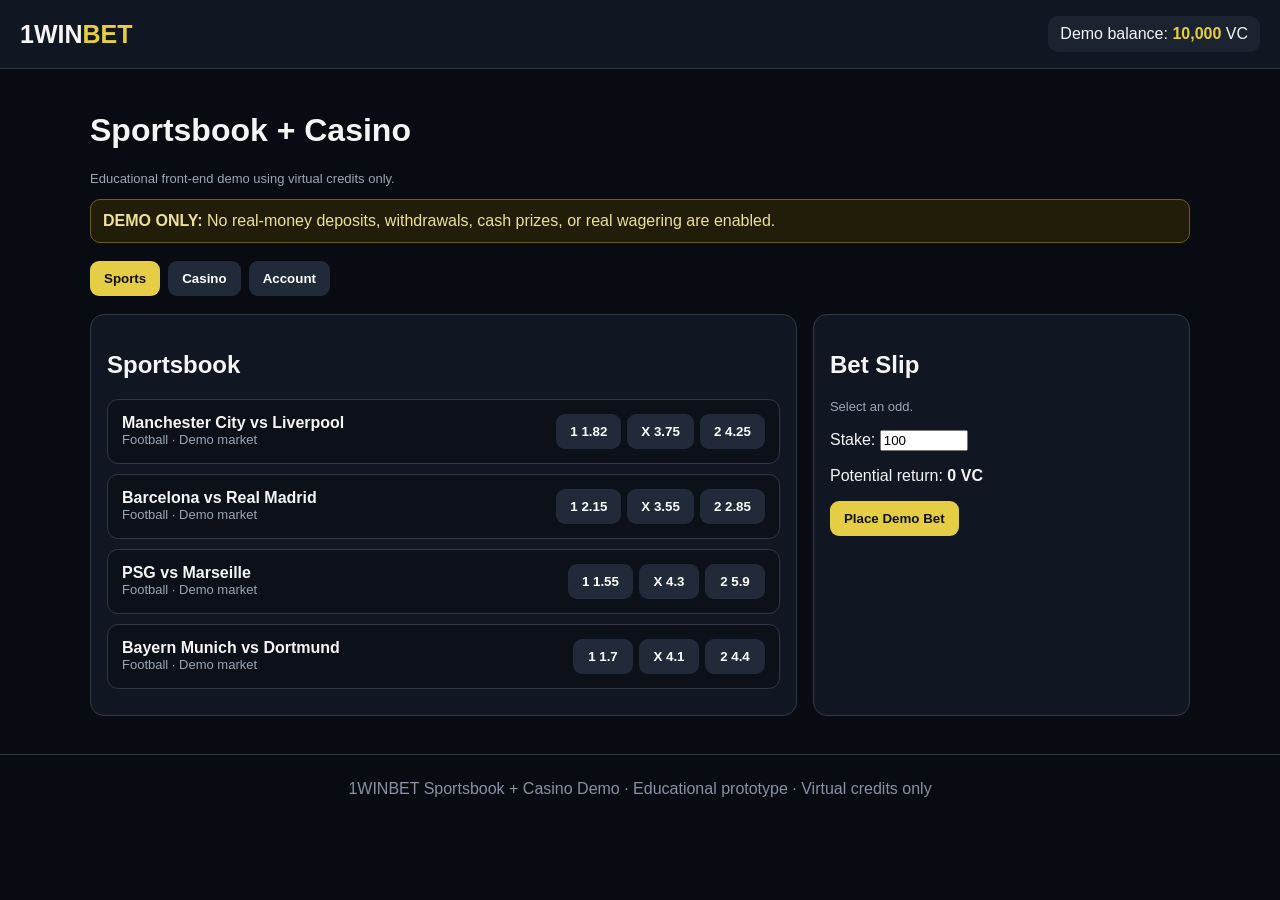
==== index.html @ 40bd6b9a "Add files via upload" ====
<!doctype html>
<html><head><meta charset="utf-8"><meta name="viewport" content="width=device-width,initial-scale=1">
<title>1WINBET — Sportsbook + Casino Demo</title>
<style>
body{margin:0;background:#080b12;color:#f5f5f5;font-family:Arial,sans-serif}header{padding:16px 20px;background:#111722;border-bottom:1px solid #303847;display:flex;justify-content:space-between;align-items:center;gap:12px;position:sticky;top:0}.logo{font-size:25px;font-weight:900}.logo b{color:#e5ce45}.bal{padding:9px 12px;background:#1b2330;border-radius:10px}.bal b{color:#e5ce45}main{max-width:1100px;margin:auto;padding:22px 16px}.notice{background:#211d09;border:1px solid #6c5d1f;padding:12px;border-radius:10px;color:#eee09b}nav{display:flex;gap:8px;margin:18px 0;flex-wrap:wrap}button{border:0;border-radius:9px;padding:10px 14px;background:#202a39;color:#fff;font-weight:bold;cursor:pointer}button.active,button.primary{background:#e5ce45;color:#111}.grid{display:grid;grid-template-columns:1.5fr .8fr;gap:16px}.card{background:#111722;border:1px solid #303847;border-radius:14px;padding:16px;margin-bottom:16px}.event{padding:14px;border:1px solid #303847;border-radius:11px;margin:10px 0;background:#0c1119;display:flex;justify-content:space-between;gap:12px}.muted{color:#9aa5b6;font-size:13px}.odds{display:flex;gap:6px;align-items:center;flex-wrap:wrap}.odd{background:#202a39;min-width:60px}.slip{border-bottom:1px solid #303847;padding:10px 0}.hidden{display:none}.games{display:grid;grid-template-columns:repeat(3,1fr);gap:12px}.game{text-align:center;border:1px solid #303847;border-radius:12px;padding:18px;background:#0c1119}.icon{font-size:42px}.reels{display:flex;justify-content:center;gap:8px;margin:20px}.reel{font-size:48px;background:#070a0f;border:1px solid #303847;border-radius:10px;width:75px;height:75px;display:grid;place-items:center}footer{text-align:center;color:#8792a4;padding:25px;border-top:1px solid #303847}@media(max-width:750px){.grid{grid-template-columns:1fr}.games{grid-template-columns:1fr 1fr}.event{display:block}.odds{margin-top:10px}}@media(max-width:450px){.games{grid-template-columns:1fr}header{flex-wrap:wrap}}
</style></head>
<body>
<header><div class="logo">1WIN<b>BET</b></div><div class="bal">Demo balance: <b id="balance">10,000</b> VC</div></header>
<main>
<h1>Sportsbook + Casino</h1><p class="muted">Educational front-end demo using virtual credits only.</p>
<div class="notice"><b>DEMO ONLY:</b> No real-money deposits, withdrawals, cash prizes, or real wagering are enabled.</div>
<nav><button class="active" onclick="page('sports',this)">Sports</button><button onclick="page('casino',this)">Casino</button><button onclick="page('account',this)">Account</button></nav>

<section id="sports"><div class="grid"><div class="card"><h2>Sportsbook</h2><div id="events"></div></div><div class="card"><h2>Bet Slip</h2><div id="slip" class="muted">Select an odd.</div><p>Stake: <input id="stake" type="number" min="1" value="100" style="width:80px"></p><p>Potential return: <b id="ret">0 VC</b></p><button class="primary" onclick="bet()">Place Demo Bet</button></div></div></section>

<section id="casino" class="hidden"><div class="card"><h2>Casino Lobby</h2><div class="games"><div class="game"><div class="icon">🎰</div><h3>Lucky Reels</h3><button onclick="document.getElementById('slots').classList.remove('hidden')">Play</button></div><div class="game"><div class="icon">🃏</div><h3>Card Room</h3><p class="muted">Interface placeholder</p></div><div class="game"><div class="icon">🎲</div><h3>Dice</h3><p class="muted">Interface placeholder</p></div></div></div>
<div id="slots" class="card hidden"><h2>🎰 Lucky Reels</h2><p class="muted">50 virtual credits per spin.</p><div class="reels"><div class="reel" id="r1">🍒</div><div class="reel" id="r2">🍋</div><div class="reel" id="r3">🔔</div></div><button class="primary" onclick="spin()">Spin — 50 VC</button><p id="result"></p></div></section>

<section id="account" class="hidden"><div class="card"><h2>Demo Account</h2><p>Username: <b>demo_player</b></p><p>Virtual balance: <b id="balance2">10,000 VC</b></p><p class="muted">Local browser demo. Refreshing resets the balance.</p></div></section>
</main><footer>1WINBET Sportsbook + Casino Demo · Educational prototype · Virtual credits only</footer>
<script>
const data=[["Manchester City","Liverpool",1.82,3.75,4.25],["Barcelona","Real Madrid",2.15,3.55,2.85],["PSG","Marseille",1.55,4.30,5.90],["Bayern Munich","Dortmund",1.70,4.10,4.40]];
let balance=10000,selected=null;
function render(){events.innerHTML=data.map((x,i)=>`<div class="event"><div><b>${x[0]} vs ${x[1]}</b><div class="muted">Football · Demo market</div></div><div class="odds"><button class="odd" onclick="pick('${x[0]} vs ${x[1]}','1',${x[2]})">1 ${x[2]}</button><button class="odd" onclick="pick('${x[0]} vs ${x[1]}','X',${x[3]})">X ${x[3]}</button><button class="odd" onclick="pick('${x[0]} vs ${x[1]}','2',${x[4]})">2 ${x[4]}</button></div></div>`).join("")}
function pick(m,p,o){selected={m,p,o};slip.innerHTML=`<b>${m}</b><br><span class="muted">Pick ${p} · Odds ${o}</span>`;calc()}
function calc(){ret.textContent=selected?Math.round((+stake.value||0)*selected.o).toLocaleString()+" VC":"0 VC"}
stake.oninput=calc;
function bet(){if(!selected)return alert("Choose an odd first.");let s=+stake.value;if(s<=0||s>balance)return alert("Invalid stake or insufficient virtual balance.");balance-=s;let win=Math.random()<.5;let payout=win?Math.round(s*selected.o):0;if(win)balance+=payout;update();alert(win?"Demo bet won! Return: "+payout+" VC":"Demo bet lost.");selected=null;slip.textContent="Select an odd.";ret.textContent="0 VC"}
function update(){balanceEl.textContent=balance.toLocaleString();balance2.textContent=balance.toLocaleString()+" VC"}let balanceEl=document.getElementById("balance");
function page(id,b){["sports","casino","account"].forEach(x=>document.getElementById(x).classList.toggle("hidden",x!==id));document.querySelectorAll("nav button").forEach(x=>x.classList.remove("active"));b.classList.add("active")}
const sy=["🍒","🍋","🔔","⭐","7️⃣","💎"];
function spin(){if(balance<50)return alert("Not enough virtual credits.");balance-=50;let a=[0,0,0].map(()=>sy[Math.floor(Math.random()*sy.length)]);r1.textContent=a[0];r2.textContent=a[1];r3.textContent=a[2];let win=a[0]===a[1]&&a[1]===a[2]?500:(a[0]===a[1]||a[1]===a[2]||a[0]===a[2]?100:0);balance+=win;update();result.textContent=win?"You won "+win+" VC!":"No win — try again."}
render();update();
</script></body></html>
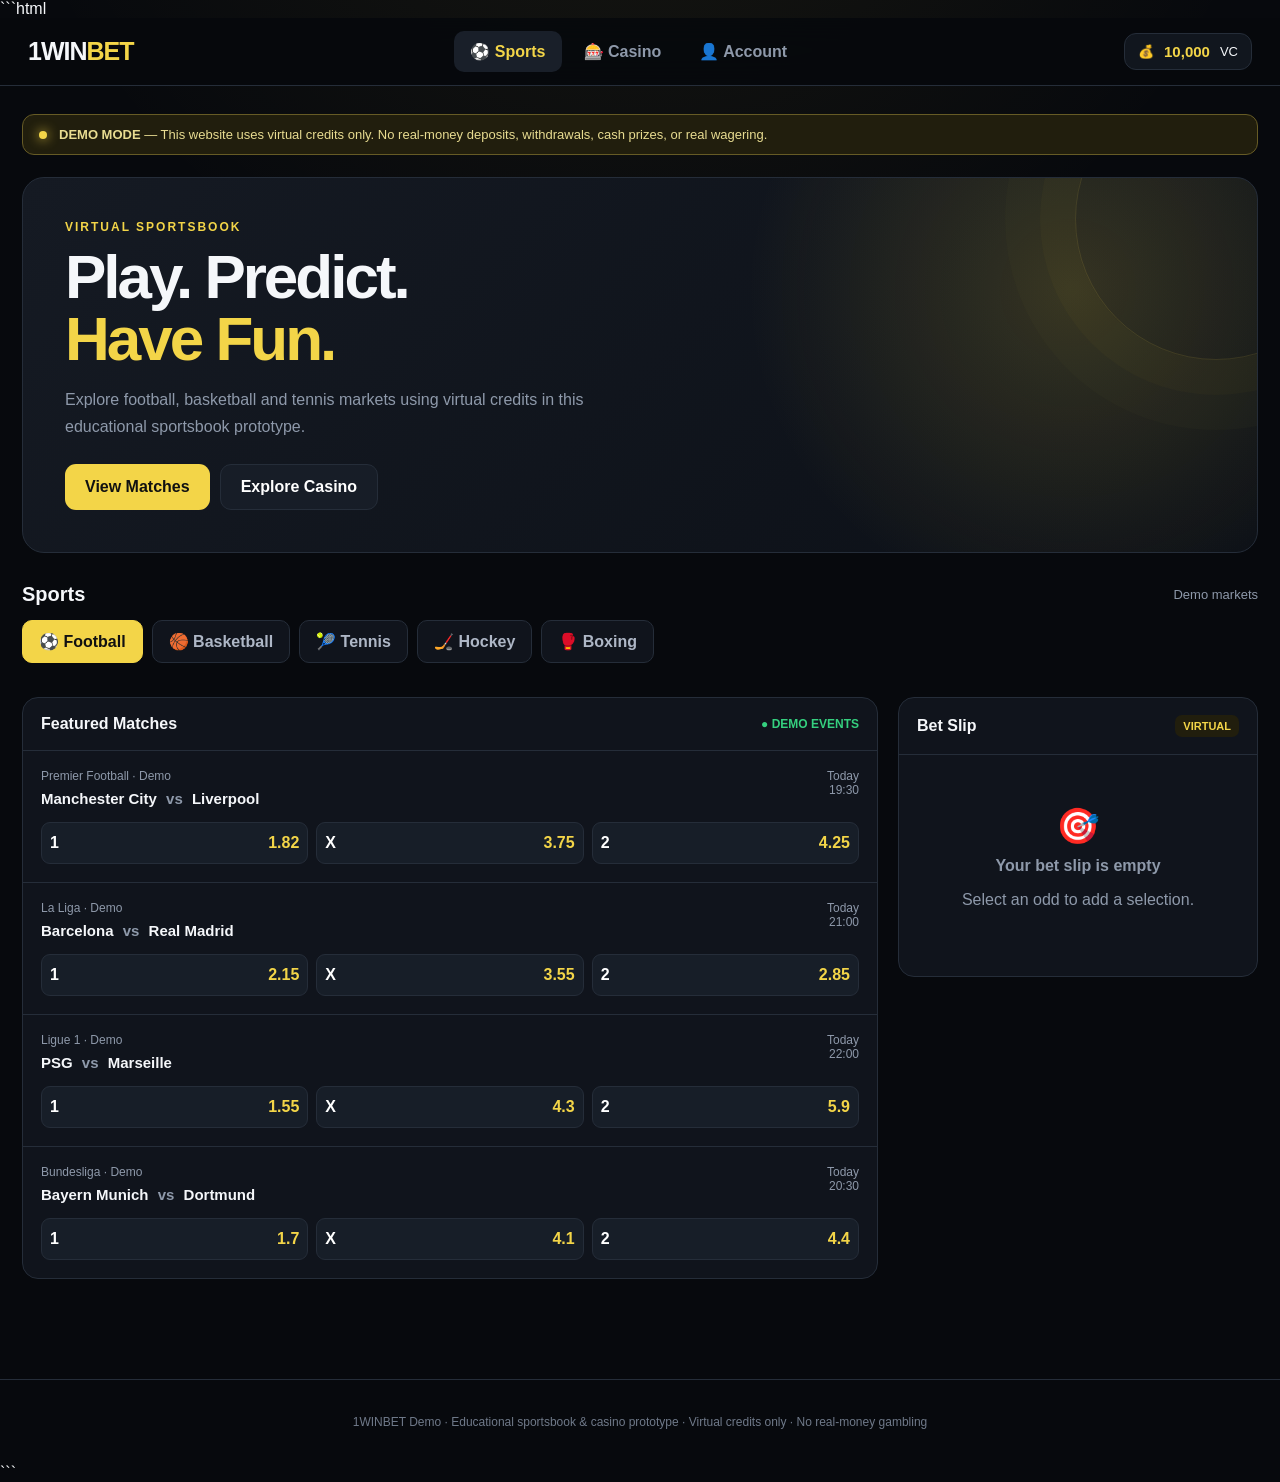
==== commit b14fb6f3: "Update index.html" ====
--- a/index.html
+++ b/index.html
@@ -1,34 +1,1395 @@
-<!doctype html>
-<html><head><meta charset="utf-8"><meta name="viewport" content="width=device-width,initial-scale=1">
-<title>1WINBET — Sportsbook + Casino Demo</title>
+```html
+<!DOCTYPE html>
+<html lang="en">
+<head>
+<meta charset="UTF-8">
+<meta name="viewport" content="width=device-width, initial-scale=1.0">
+
+<title>1WINBET — Sportsbook & Casino Demo</title>
+
 <style>
-body{margin:0;background:#080b12;color:#f5f5f5;font-family:Arial,sans-serif}header{padding:16px 20px;background:#111722;border-bottom:1px solid #303847;display:flex;justify-content:space-between;align-items:center;gap:12px;position:sticky;top:0}.logo{font-size:25px;font-weight:900}.logo b{color:#e5ce45}.bal{padding:9px 12px;background:#1b2330;border-radius:10px}.bal b{color:#e5ce45}main{max-width:1100px;margin:auto;padding:22px 16px}.notice{background:#211d09;border:1px solid #6c5d1f;padding:12px;border-radius:10px;color:#eee09b}nav{display:flex;gap:8px;margin:18px 0;flex-wrap:wrap}button{border:0;border-radius:9px;padding:10px 14px;background:#202a39;color:#fff;font-weight:bold;cursor:pointer}button.active,button.primary{background:#e5ce45;color:#111}.grid{display:grid;grid-template-columns:1.5fr .8fr;gap:16px}.card{background:#111722;border:1px solid #303847;border-radius:14px;padding:16px;margin-bottom:16px}.event{padding:14px;border:1px solid #303847;border-radius:11px;margin:10px 0;background:#0c1119;display:flex;justify-content:space-between;gap:12px}.muted{color:#9aa5b6;font-size:13px}.odds{display:flex;gap:6px;align-items:center;flex-wrap:wrap}.odd{background:#202a39;min-width:60px}.slip{border-bottom:1px solid #303847;padding:10px 0}.hidden{display:none}.games{display:grid;grid-template-columns:repeat(3,1fr);gap:12px}.game{text-align:center;border:1px solid #303847;border-radius:12px;padding:18px;background:#0c1119}.icon{font-size:42px}.reels{display:flex;justify-content:center;gap:8px;margin:20px}.reel{font-size:48px;background:#070a0f;border:1px solid #303847;border-radius:10px;width:75px;height:75px;display:grid;place-items:center}footer{text-align:center;color:#8792a4;padding:25px;border-top:1px solid #303847}@media(max-width:750px){.grid{grid-template-columns:1fr}.games{grid-template-columns:1fr 1fr}.event{display:block}.odds{margin-top:10px}}@media(max-width:450px){.games{grid-template-columns:1fr}header{flex-wrap:wrap}}
-</style></head>
+:root{
+  --bg:#07090d;
+  --panel:#10141c;
+  --panel2:#151b25;
+  --border:#252d39;
+  --text:#f5f7fa;
+  --muted:#8e99aa;
+  --gold:#f3d548;
+  --gold2:#d9b92e;
+  --green:#35d07f;
+  --red:#ff5c65;
+  --blue:#4da3ff;
+}
+
+*{
+  box-sizing:border-box;
+}
+
+html{
+  scroll-behavior:smooth;
+}
+
+body{
+  margin:0;
+  background:
+    radial-gradient(circle at 50% -20%,rgba(243,213,72,.08),transparent 35%),
+    var(--bg);
+  color:var(--text);
+  font-family:Inter,Arial,Helvetica,sans-serif;
+}
+
+button,
+input{
+  font:inherit;
+}
+
+button{
+  cursor:pointer;
+}
+
+.topbar{
+  height:68px;
+  position:sticky;
+  top:0;
+  z-index:100;
+  display:flex;
+  align-items:center;
+  justify-content:space-between;
+  gap:20px;
+  padding:0 28px;
+  background:rgba(7,9,13,.94);
+  backdrop-filter:blur(15px);
+  border-bottom:1px solid var(--border);
+}
+
+.logo{
+  font-size:25px;
+  font-weight:900;
+  letter-spacing:-1px;
+}
+
+.logo span{
+  color:var(--gold);
+}
+
+.desktop-nav{
+  display:flex;
+  align-items:center;
+  gap:6px;
+}
+
+.nav-btn{
+  background:transparent;
+  color:var(--muted);
+  border:0;
+  padding:11px 16px;
+  border-radius:10px;
+  font-weight:700;
+}
+
+.nav-btn:hover,
+.nav-btn.active{
+  background:#191f29;
+  color:var(--gold);
+}
+
+.balance{
+  display:flex;
+  align-items:center;
+  gap:10px;
+  padding:9px 13px;
+  border:1px solid var(--border);
+  border-radius:12px;
+  background:#11161e;
+  font-size:13px;
+}
+
+.balance strong{
+  color:var(--gold);
+  font-size:15px;
+}
+
+main{
+  max-width:1400px;
+  margin:auto;
+  padding:28px 22px 100px;
+}
+
+.demo-banner{
+  display:flex;
+  align-items:center;
+  gap:12px;
+  padding:12px 16px;
+  margin-bottom:22px;
+  border:1px solid #665b25;
+  border-radius:12px;
+  background:#211e0d;
+  color:#e8dc91;
+  font-size:13px;
+}
+
+.demo-dot{
+  width:8px;
+  height:8px;
+  border-radius:50%;
+  background:var(--gold);
+  box-shadow:0 0 12px var(--gold);
+}
+
+.hero{
+  min-height:270px;
+  display:flex;
+  align-items:center;
+  justify-content:space-between;
+  gap:30px;
+  padding:42px;
+  overflow:hidden;
+  position:relative;
+  border:1px solid var(--border);
+  border-radius:22px;
+  background:
+    radial-gradient(circle at 85% 30%,rgba(243,213,72,.17),transparent 30%),
+    linear-gradient(135deg,#151a23,#0c1017);
+}
+
+.hero:after{
+  content:"";
+  position:absolute;
+  width:280px;
+  height:280px;
+  right:-100px;
+  top:-100px;
+  border-radius:50%;
+  border:1px solid rgba(243,213,72,.12);
+  box-shadow:
+    0 0 0 35px rgba(243,213,72,.025),
+    0 0 0 70px rgba(243,213,72,.015);
+}
+
+.hero-content{
+  position:relative;
+  z-index:2;
+  max-width:700px;
+}
+
+.hero-label{
+  color:var(--gold);
+  text-transform:uppercase;
+  font-size:12px;
+  font-weight:800;
+  letter-spacing:2px;
+}
+
+.hero h1{
+  font-size:clamp(34px,5vw,62px);
+  line-height:1;
+  margin:12px 0;
+  letter-spacing:-3px;
+}
+
+.hero p{
+  color:var(--muted);
+  max-width:570px;
+  line-height:1.7;
+}
+
+.hero-actions{
+  display:flex;
+  gap:10px;
+  margin-top:24px;
+}
+
+.primary{
+  border:0;
+  background:var(--gold);
+  color:#111;
+  font-weight:900;
+  padding:13px 20px;
+  border-radius:11px;
+}
+
+.primary:hover{
+  background:#ffe66a;
+}
+
+.secondary{
+  border:1px solid var(--border);
+  background:#171d27;
+  color:white;
+  padding:13px 20px;
+  border-radius:11px;
+  font-weight:800;
+}
+
+.section{
+  margin-top:30px;
+}
+
+.section-header{
+  display:flex;
+  align-items:center;
+  justify-content:space-between;
+  margin-bottom:14px;
+}
+
+.section-header h2{
+  margin:0;
+  font-size:20px;
+}
+
+.section-header span{
+  color:var(--muted);
+  font-size:13px;
+}
+
+.sports-tabs{
+  display:flex;
+  gap:9px;
+  overflow:auto;
+  padding-bottom:4px;
+}
+
+.sport-tab{
+  white-space:nowrap;
+  border:1px solid var(--border);
+  background:var(--panel);
+  color:#aeb7c6;
+  padding:11px 16px;
+  border-radius:10px;
+  font-weight:700;
+}
+
+.sport-tab.active,
+.sport-tab:hover{
+  color:#111;
+  background:var(--gold);
+  border-color:var(--gold);
+}
+
+.layout{
+  display:grid;
+  grid-template-columns:minmax(0,1fr) 360px;
+  gap:20px;
+  align-items:start;
+}
+
+.panel{
+  background:var(--panel);
+  border:1px solid var(--border);
+  border-radius:16px;
+  overflow:hidden;
+}
+
+.panel-title{
+  padding:17px 18px;
+  border-bottom:1px solid var(--border);
+  display:flex;
+  justify-content:space-between;
+  align-items:center;
+}
+
+.panel-title h3{
+  margin:0;
+  font-size:16px;
+}
+
+.live{
+  color:var(--green);
+  font-size:12px;
+  font-weight:800;
+}
+
+.event{
+  padding:18px;
+  border-bottom:1px solid var(--border);
+}
+
+.event:last-child{
+  border-bottom:0;
+}
+
+.event-top{
+  display:flex;
+  justify-content:space-between;
+  gap:15px;
+  margin-bottom:15px;
+}
+
+.league{
+  color:var(--muted);
+  font-size:12px;
+  margin-bottom:7px;
+}
+
+.teams{
+  font-size:15px;
+  font-weight:800;
+}
+
+.match-time{
+  text-align:right;
+  color:var(--muted);
+  font-size:12px;
+}
+
+.odds-grid{
+  display:grid;
+  grid-template-columns:repeat(3,1fr);
+  gap:8px;
+}
+
+.odd{
+  border:1px solid var(--border);
+  background:#171e28;
+  color:white;
+  border-radius:9px;
+  padding:11px 8px;
+  display:flex;
+  justify-content:space-between;
+  gap:6px;
+  font-weight:700;
+}
+
+.odd:hover{
+  border-color:var(--gold);
+  background:#202733;
+}
+
+.odd span:last-child{
+  color:var(--gold);
+}
+
+.bet-slip{
+  position:sticky;
+  top:88px;
+}
+
+.slip-header{
+  display:flex;
+  align-items:center;
+  justify-content:space-between;
+}
+
+.slip-badge{
+  padding:5px 8px;
+  background:#211e0d;
+  color:var(--gold);
+  border-radius:7px;
+  font-size:11px;
+  font-weight:800;
+}
+
+.slip-body{
+  padding:16px;
+}
+
+.selection{
+  background:#0c1016;
+  border:1px solid var(--border);
+  border-radius:11px;
+  padding:13px;
+}
+
+.selection-title{
+  font-weight:800;
+  font-size:14px;
+}
+
+.selection-meta{
+  margin-top:6px;
+  color:var(--muted);
+  font-size:12px;
+}
+
+.empty-slip{
+  padding:35px 10px;
+  text-align:center;
+  color:var(--muted);
+}
+
+.empty-icon{
+  font-size:35px;
+  margin-bottom:10px;
+}
+
+.stake-label{
+  margin-top:18px;
+  display:block;
+  color:var(--muted);
+  font-size:12px;
+}
+
+.stake-input{
+  width:100%;
+  margin-top:7px;
+  padding:12px;
+  background:#0b0f15;
+  color:white;
+  border:1px solid var(--border);
+  border-radius:9px;
+  outline:none;
+}
+
+.stake-input:focus{
+  border-color:var(--gold);
+}
+
+.quick-stakes{
+  display:grid;
+  grid-template-columns:repeat(4,1fr);
+  gap:6px;
+  margin-top:8px;
+}
+
+.quick-stakes button{
+  padding:7px 3px;
+  border:1px solid var(--border);
+  background:#171e28;
+  color:#aeb7c6;
+  border-radius:7px;
+  font-size:11px;
+}
+
+.return-box{
+  margin-top:15px;
+  padding:13px;
+  background:#171e28;
+  border-radius:10px;
+  display:flex;
+  justify-content:space-between;
+}
+
+.return-box strong{
+  color:var(--green);
+}
+
+.place{
+  width:100%;
+  margin-top:12px;
+}
+
+.clear{
+  width:100%;
+  margin-top:7px;
+  border:0;
+  background:transparent;
+  color:var(--muted);
+  padding:8px;
+  font-size:12px;
+}
+
+.hidden{
+  display:none!important;
+}
+
+.casino-grid{
+  display:grid;
+  grid-template-columns:repeat(4,1fr);
+  gap:14px;
+}
+
+.game{
+  border:1px solid var(--border);
+  background:linear-gradient(145deg,#151b24,#0d1118);
+  border-radius:15px;
+  padding:18px;
+  min-height:190px;
+  position:relative;
+  overflow:hidden;
+}
+
+.game:hover{
+  border-color:#4a5260;
+  transform:translateY(-2px);
+}
+
+.game-icon{
+  width:62px;
+  height:62px;
+  display:grid;
+  place-items:center;
+  border-radius:16px;
+  font-size:34px;
+  background:#080b10;
+  border:1px solid var(--border);
+}
+
+.game h3{
+  margin:15px 0 5px;
+}
+
+.game p{
+  margin:0 0 14px;
+  color:var(--muted);
+  font-size:12px;
+}
+
+.game button{
+  border:1px solid var(--border);
+  background:#1b222d;
+  color:white;
+  padding:9px 13px;
+  border-radius:8px;
+  font-weight:800;
+}
+
+.game button:hover{
+  background:var(--gold);
+  color:#111;
+}
+
+.slot-panel{
+  margin-top:18px;
+  padding:22px;
+  border:1px solid var(--border);
+  border-radius:15px;
+  background:#0d1117;
+  text-align:center;
+}
+
+.reels{
+  display:flex;
+  justify-content:center;
+  gap:10px;
+  margin:20px 0;
+}
+
+.reel{
+  width:85px;
+  height:85px;
+  display:grid;
+  place-items:center;
+  font-size:45px;
+  background:#070a0f;
+  border:1px solid var(--border);
+  border-radius:13px;
+}
+
+.account-grid{
+  display:grid;
+  grid-template-columns:1fr 1fr 1fr;
+  gap:14px;
+}
+
+.stat{
+  padding:20px;
+  border:1px solid var(--border);
+  background:var(--panel);
+  border-radius:15px;
+}
+
+.stat-label{
+  color:var(--muted);
+  font-size:12px;
+}
+
+.stat-value{
+  margin-top:9px;
+  font-size:24px;
+  font-weight:900;
+}
+
+.stat-value.gold{
+  color:var(--gold);
+}
+
+.activity{
+  margin-top:18px;
+}
+
+.activity-row{
+  padding:14px 0;
+  border-bottom:1px solid var(--border);
+  display:flex;
+  justify-content:space-between;
+}
+
+.activity-row:last-child{
+  border-bottom:0;
+}
+
+.green{
+  color:var(--green);
+}
+
+.red{
+  color:var(--red);
+}
+
+.mobile-nav{
+  display:none;
+}
+
+footer{
+  padding:35px 20px;
+  border-top:1px solid var(--border);
+  text-align:center;
+  color:#6f7989;
+  font-size:12px;
+}
+
+@media(max-width:1000px){
+  .layout{
+    grid-template-columns:1fr;
+  }
+
+  .bet-slip{
+    position:static;
+  }
+
+  .casino-grid{
+    grid-template-columns:repeat(2,1fr);
+  }
+
+  .account-grid{
+    grid-template-columns:1fr;
+  }
+}
+
+@media(max-width:700px){
+  .topbar{
+    padding:0 15px;
+  }
+
+  .desktop-nav{
+    display:none;
+  }
+
+  main{
+    padding:16px 12px 90px;
+  }
+
+  .hero{
+    padding:27px 22px;
+    min-height:auto;
+  }
+
+  .hero h1{
+    font-size:39px;
+  }
+
+  .hero-actions{
+    flex-direction:column;
+  }
+
+  .primary,
+  .secondary{
+    width:100%;
+  }
+
+  .casino-grid{
+    grid-template-columns:1fr 1fr;
+  }
+
+  .odds-grid{
+    grid-template-columns:1fr;
+  }
+
+  .mobile-nav{
+    position:fixed;
+    z-index:200;
+    display:grid;
+    grid-template-columns:repeat(3,1fr);
+    left:10px;
+    right:10px;
+    bottom:10px;
+    padding:7px;
+    background:rgba(16,20,28,.96);
+    border:1px solid var(--border);
+    border-radius:15px;
+    backdrop-filter:blur(15px);
+  }
+
+  .mobile-nav button{
+    border:0;
+    background:transparent;
+    color:var(--muted);
+    padding:9px 3px;
+    font-size:11px;
+    font-weight:800;
+  }
+
+  .mobile-nav button.active{
+    color:var(--gold);
+  }
+}
+
+@media(max-width:430px){
+  .casino-grid{
+    grid-template-columns:1fr;
+  }
+
+  .balance{
+    padding:7px 9px;
+  }
+
+  .logo{
+    font-size:21px;
+  }
+
+  .reel{
+    width:70px;
+    height:70px;
+  }
+}
+</style>
+</head>
+
 <body>
-<header><div class="logo">1WIN<b>BET</b></div><div class="bal">Demo balance: <b id="balance">10,000</b> VC</div></header>
+
+<header class="topbar">
+
+  <div class="logo">
+    1WIN<span>BET</span>
+  </div>
+
+  <nav class="desktop-nav">
+    <button class="nav-btn active" onclick="showPage('sports',this)">⚽ Sports</button>
+    <button class="nav-btn" onclick="showPage('casino',this)">🎰 Casino</button>
+    <button class="nav-btn" onclick="showPage('account',this)">👤 Account</button>
+  </nav>
+
+  <div class="balance">
+    <span>💰</span>
+    <strong id="balance">10,000</strong>
+    <span>VC</span>
+  </div>
+
+</header>
+
 <main>
-<h1>Sportsbook + Casino</h1><p class="muted">Educational front-end demo using virtual credits only.</p>
-<div class="notice"><b>DEMO ONLY:</b> No real-money deposits, withdrawals, cash prizes, or real wagering are enabled.</div>
-<nav><button class="active" onclick="page('sports',this)">Sports</button><button onclick="page('casino',this)">Casino</button><button onclick="page('account',this)">Account</button></nav>
-
-<section id="sports"><div class="grid"><div class="card"><h2>Sportsbook</h2><div id="events"></div></div><div class="card"><h2>Bet Slip</h2><div id="slip" class="muted">Select an odd.</div><p>Stake: <input id="stake" type="number" min="1" value="100" style="width:80px"></p><p>Potential return: <b id="ret">0 VC</b></p><button class="primary" onclick="bet()">Place Demo Bet</button></div></div></section>
-
-<section id="casino" class="hidden"><div class="card"><h2>Casino Lobby</h2><div class="games"><div class="game"><div class="icon">🎰</div><h3>Lucky Reels</h3><button onclick="document.getElementById('slots').classList.remove('hidden')">Play</button></div><div class="game"><div class="icon">🃏</div><h3>Card Room</h3><p class="muted">Interface placeholder</p></div><div class="game"><div class="icon">🎲</div><h3>Dice</h3><p class="muted">Interface placeholder</p></div></div></div>
-<div id="slots" class="card hidden"><h2>🎰 Lucky Reels</h2><p class="muted">50 virtual credits per spin.</p><div class="reels"><div class="reel" id="r1">🍒</div><div class="reel" id="r2">🍋</div><div class="reel" id="r3">🔔</div></div><button class="primary" onclick="spin()">Spin — 50 VC</button><p id="result"></p></div></section>
-
-<section id="account" class="hidden"><div class="card"><h2>Demo Account</h2><p>Username: <b>demo_player</b></p><p>Virtual balance: <b id="balance2">10,000 VC</b></p><p class="muted">Local browser demo. Refreshing resets the balance.</p></div></section>
-</main><footer>1WINBET Sportsbook + Casino Demo · Educational prototype · Virtual credits only</footer>
+
+  <div class="demo-banner">
+    <div class="demo-dot"></div>
+    <div>
+      <strong>DEMO MODE</strong> — This website uses virtual credits only.
+      No real-money deposits, withdrawals, cash prizes, or real wagering.
+    </div>
+  </div>
+
+  <!-- SPORTS -->
+
+  <section id="sports">
+
+    <div class="hero">
+
+      <div class="hero-content">
+
+        <div class="hero-label">Virtual Sportsbook</div>
+
+        <h1>Play. Predict.<br><span style="color:var(--gold)">Have Fun.</span></h1>
+
+        <p>
+          Explore football, basketball and tennis markets using
+          virtual credits in this educational sportsbook prototype.
+        </p>
+
+        <div class="hero-actions">
+          <button class="primary" onclick="document.getElementById('matches').scrollIntoView()">
+            View Matches
+          </button>
+
+          <button class="secondary" onclick="showPage('casino',document.querySelectorAll('.nav-btn')[1])">
+            Explore Casino
+          </button>
+        </div>
+
+      </div>
+
+    </div>
+
+    <div class="section">
+
+      <div class="section-header">
+        <h2>Sports</h2>
+        <span>Demo markets</span>
+      </div>
+
+      <div class="sports-tabs">
+        <button class="sport-tab active">⚽ Football</button>
+        <button class="sport-tab">🏀 Basketball</button>
+        <button class="sport-tab">🎾 Tennis</button>
+        <button class="sport-tab">🏒 Hockey</button>
+        <button class="sport-tab">🥊 Boxing</button>
+      </div>
+
+    </div>
+
+    <div class="section layout" id="matches">
+
+      <div class="panel">
+
+        <div class="panel-title">
+          <h3>Featured Matches</h3>
+          <span class="live">● DEMO EVENTS</span>
+        </div>
+
+        <div id="events"></div>
+
+      </div>
+
+      <aside class="panel bet-slip">
+
+        <div class="panel-title">
+          <div class="slip-header">
+            <h3>Bet Slip</h3>
+          </div>
+
+          <span class="slip-badge">VIRTUAL</span>
+        </div>
+
+        <div class="slip-body">
+
+          <div id="emptySlip" class="empty-slip">
+            <div class="empty-icon">🎯</div>
+            <strong>Your bet slip is empty</strong>
+            <p>Select an odd to add a selection.</p>
+          </div>
+
+          <div id="selectionArea" class="hidden">
+
+            <div class="selection">
+              <div class="selection-title" id="selectionMatch"></div>
+              <div class="selection-meta">
+                Pick: <b id="selectionPick"></b>
+                · Odds: <b id="selectionOdds"></b>
+              </div>
+            </div>
+
+            <label class="stake-label">
+              Stake
+              <input
+                id="stake"
+                class="stake-input"
+                type="number"
+                min="1"
+                value="100"
+                oninput="calculateReturn()"
+              >
+            </label>
+
+            <div class="quick-stakes">
+              <button onclick="setStake(50)">50</button>
+              <button onclick="setStake(100)">100</button>
+              <button onclick="setStake(500)">500</button>
+              <button onclick="setStake(1000)">1K</button>
+            </div>
+
+            <div class="return-box">
+              <span>Potential return</span>
+              <strong id="potentialReturn">0 VC</strong>
+            </div>
+
+            <button class="primary place" onclick="placeDemoBet()">
+              Place Demo Bet
+            </button>
+
+            <button class="clear" onclick="clearSelection()">
+              Clear selection
+            </button>
+
+          </div>
+
+        </div>
+
+      </aside>
+
+    </div>
+
+  </section>
+
+  <!-- CASINO -->
+
+  <section id="casino" class="hidden">
+
+    <div class="section-header">
+      <h2>Casino</h2>
+      <span>Virtual-credit games</span>
+    </div>
+
+    <div class="casino-grid">
+
+      <div class="game">
+        <div class="game-icon">🎰</div>
+        <h3>Lucky Reels</h3>
+        <p>Spin using 50 VC per play.</p>
+        <button onclick="openSlots()">Play Demo</button>
+      </div>
+
+      <div class="game">
+        <div class="game-icon">🃏</div>
+        <h3>Card Room</h3>
+        <p>Card-game interface preview.</p>
+        <button onclick="demoMessage()">View Demo</button>
+      </div>
+
+      <div class="game">
+        <div class="game-icon">🎲</div>
+        <h3>Dice</h3>
+        <p>Simple virtual dice experience.</p>
+        <button onclick="demoMessage()">View Demo</button>
+      </div>
+
+      <div class="game">
+        <div class="game-icon">💎</div>
+        <h3>Coming Soon</h3>
+        <p>More virtual games can be added.</p>
+        <button onclick="demoMessage()">Preview</button>
+      </div>
+
+    </div>
+
+    <div id="slotPanel" class="slot-panel hidden">
+
+      <h2>🎰 Lucky Reels</h2>
+
+      <p style="color:var(--muted)">
+        Each spin costs 50 virtual credits.
+      </p>
+
+      <div class="reels">
+        <div class="reel" id="r1">🍒</div>
+        <div class="reel" id="r2">🍋</div>
+        <div class="reel" id="r3">🔔</div>
+      </div>
+
+      <button class="primary" onclick="spin()">
+        Spin — 50 VC
+      </button>
+
+      <p id="slotResult"></p>
+
+    </div>
+
+  </section>
+
+  <!-- ACCOUNT -->
+
+  <section id="account" class="hidden">
+
+    <div class="section-header">
+      <h2>Demo Account</h2>
+      <span>Local browser profile</span>
+    </div>
+
+    <div class="account-grid">
+
+      <div class="stat">
+        <div class="stat-label">Virtual Balance</div>
+        <div class="stat-value gold">
+          <span id="accountBalance">10,000</span> VC
+        </div>
+      </div>
+
+      <div class="stat">
+        <div class="stat-label">Username</div>
+        <div class="stat-value">demo_player</div>
+      </div>
+
+      <div class="stat">
+        <div class="stat-label">Account Type</div>
+        <div class="stat-value">DEMO</div>
+      </div>
+
+    </div>
+
+    <div class="panel activity">
+
+      <div class="panel-title">
+        <h3>Recent Activity</h3>
+      </div>
+
+      <div style="padding:0 18px">
+
+        <div class="activity-row">
+          <span>Demo account created</span>
+          <span class="green">+10,000 VC</span>
+        </div>
+
+        <div class="activity-row">
+          <span>Virtual betting enabled</span>
+          <span>Demo</span>
+        </div>
+
+        <div class="activity-row">
+          <span>Real-money wagering</span>
+          <span class="red">Disabled</span>
+        </div>
+
+      </div>
+
+    </div>
+
+  </section>
+
+</main>
+
+<nav class="mobile-nav">
+
+  <button class="active" onclick="showPage('sports',this)">
+    ⚽<br>Sports
+  </button>
+
+  <button onclick="showPage('casino',this)">
+    🎰<br>Casino
+  </button>
+
+  <button onclick="showPage('account',this)">
+    👤<br>Account
+  </button>
+
+</nav>
+
+<footer>
+  1WINBET Demo · Educational sportsbook & casino prototype ·
+  Virtual credits only · No real-money gambling
+</footer>
+
 <script>
-const data=[["Manchester City","Liverpool",1.82,3.75,4.25],["Barcelona","Real Madrid",2.15,3.55,2.85],["PSG","Marseille",1.55,4.30,5.90],["Bayern Munich","Dortmund",1.70,4.10,4.40]];
-let balance=10000,selected=null;
-function render(){events.innerHTML=data.map((x,i)=>`<div class="event"><div><b>${x[0]} vs ${x[1]}</b><div class="muted">Football · Demo market</div></div><div class="odds"><button class="odd" onclick="pick('${x[0]} vs ${x[1]}','1',${x[2]})">1 ${x[2]}</button><button class="odd" onclick="pick('${x[0]} vs ${x[1]}','X',${x[3]})">X ${x[3]}</button><button class="odd" onclick="pick('${x[0]} vs ${x[1]}','2',${x[4]})">2 ${x[4]}</button></div></div>`).join("")}
-function pick(m,p,o){selected={m,p,o};slip.innerHTML=`<b>${m}</b><br><span class="muted">Pick ${p} · Odds ${o}</span>`;calc()}
-function calc(){ret.textContent=selected?Math.round((+stake.value||0)*selected.o).toLocaleString()+" VC":"0 VC"}
-stake.oninput=calc;
-function bet(){if(!selected)return alert("Choose an odd first.");let s=+stake.value;if(s<=0||s>balance)return alert("Invalid stake or insufficient virtual balance.");balance-=s;let win=Math.random()<.5;let payout=win?Math.round(s*selected.o):0;if(win)balance+=payout;update();alert(win?"Demo bet won! Return: "+payout+" VC":"Demo bet lost.");selected=null;slip.textContent="Select an odd.";ret.textContent="0 VC"}
-function update(){balanceEl.textContent=balance.toLocaleString();balance2.textContent=balance.toLocaleString()+" VC"}let balanceEl=document.getElementById("balance");
-function page(id,b){["sports","casino","account"].forEach(x=>document.getElementById(x).classList.toggle("hidden",x!==id));document.querySelectorAll("nav button").forEach(x=>x.classList.remove("active"));b.classList.add("active")}
-const sy=["🍒","🍋","🔔","⭐","7️⃣","💎"];
-function spin(){if(balance<50)return alert("Not enough virtual credits.");balance-=50;let a=[0,0,0].map(()=>sy[Math.floor(Math.random()*sy.length)]);r1.textContent=a[0];r2.textContent=a[1];r3.textContent=a[2];let win=a[0]===a[1]&&a[1]===a[2]?500:(a[0]===a[1]||a[1]===a[2]||a[0]===a[2]?100:0);balance+=win;update();result.textContent=win?"You won "+win+" VC!":"No win — try again."}
-render();update();
-</script></body></html>+
+const matches = [
+
+  {
+    league:"Premier Football · Demo",
+    home:"Manchester City",
+    away:"Liverpool",
+    time:"19:30",
+    odds:[1.82,3.75,4.25]
+  },
+
+  {
+    league:"La Liga · Demo",
+    home:"Barcelona",
+    away:"Real Madrid",
+    time:"21:00",
+    odds:[2.15,3.55,2.85]
+  },
+
+  {
+    league:"Ligue 1 · Demo",
+    home:"PSG",
+    away:"Marseille",
+    time:"22:00",
+    odds:[1.55,4.30,5.90]
+  },
+
+  {
+    league:"Bundesliga · Demo",
+    home:"Bayern Munich",
+    away:"Dortmund",
+    time:"20:30",
+    odds:[1.70,4.10,4.40]
+  }
+
+];
+
+let balance = 10000;
+let selected = null;
+
+function renderMatches(){
+
+  const container = document.getElementById("events");
+
+  container.innerHTML = matches.map((match,index)=>`
+
+    <div class="event">
+
+      <div class="event-top">
+
+        <div>
+
+          <div class="league">
+            ${match.league}
+          </div>
+
+          <div class="teams">
+            ${match.home}
+            <span style="color:var(--muted);margin:0 5px">vs</span>
+            ${match.away}
+          </div>
+
+        </div>
+
+        <div class="match-time">
+          Today<br>
+          ${match.time}
+        </div>
+
+      </div>
+
+      <div class="odds-grid">
+
+        <button class="odd"
+          onclick="selectOdd(${index},'1',${match.odds[0]})">
+
+          <span>1</span>
+          <span>${match.odds[0]}</span>
+
+        </button>
+
+        <button class="odd"
+          onclick="selectOdd(${index},'X',${match.odds[1]})">
+
+          <span>X</span>
+          <span>${match.odds[1]}</span>
+
+        </button>
+
+        <button class="odd"
+          onclick="selectOdd(${index},'2',${match.odds[2]})">
+
+          <span>2</span>
+          <span>${match.odds[2]}</span>
+
+        </button>
+
+      </div>
+
+    </div>
+
+  `).join("");
+
+}
+
+function selectOdd(index,pick,odds){
+
+  const match = matches[index];
+
+  selected = {
+    match:match.home+" vs "+match.away,
+    pick:pick,
+    odds:odds
+  };
+
+  document.getElementById("emptySlip").classList.add("hidden");
+
+  document.getElementById("selectionArea").classList.remove("hidden");
+
+  document.getElementById("selectionMatch").textContent =
+    selected.match;
+
+  document.getElementById("selectionPick").textContent =
+    selected.pick;
+
+  document.getElementById("selectionOdds").textContent =
+    selected.odds;
+
+  calculateReturn();
+
+}
+
+function calculateReturn(){
+
+  if(!selected) return;
+
+  const stake =
+    Number(document.getElementById("stake").value) || 0;
+
+  const result =
+    Math.round(stake * selected.odds);
+
+  document.getElementById("potentialReturn").textContent =
+    result.toLocaleString()+" VC";
+
+}
+
+function setStake(amount){
+
+  document.getElementById("stake").value = amount;
+
+  calculateReturn();
+
+}
+
+function clearSelection(){
+
+  selected = null;
+
+  document.getElementById("emptySlip").classList.remove("hidden");
+
+  document.getElementById("selectionArea").classList.add("hidden");
+
+}
+
+function placeDemoBet(){
+
+  if(!selected){
+
+    alert("Please select an odd first.");
+
+    return;
+
+  }
+
+  const stake =
+    Number(document.getElementById("stake").value);
+
+  if(!stake || stake <= 0){
+
+    alert("Enter a valid stake.");
+
+    return;
+
+  }
+
+  if(stake > balance){
+
+    alert("Insufficient virtual credits.");
+
+    return;
+
+  }
+
+  balance -= stake;
+
+  const won = Math.random() < 0.5;
+
+  const payout =
+    won ? Math.round(stake * selected.odds) : 0;
+
+  if(won){
+
+    balance += payout;
+
+  }
+
+  updateBalance();
+
+  alert(
+    won
+    ? "Demo bet won! Return: "+payout.toLocaleString()+" VC"
+    : "Demo bet lost. No real money was involved."
+  );
+
+  clearSelection();
+
+}
+
+function updateBalance(){
+
+  document.getElementById("balance").textContent =
+    balance.toLocaleString();
+
+  document.getElementById("accountBalance").textContent =
+    balance.toLocaleString();
+
+}
+
+function showPage(page,button){
+
+  ["sports","casino","account"].forEach(id=>{
+
+    document.getElementById(id)
+      .classList.toggle("hidden",id!==page);
+
+  });
+
+  document.querySelectorAll(".nav-btn,.mobile-nav button")
+    .forEach(btn=>btn.classList.remove("active"));
+
+  if(button){
+    button.classList.add("active");
+  }
+
+  window.scrollTo({
+    top:0,
+    behavior:"smooth"
+  });
+
+}
+
+function openSlots(){
+
+  document.getElementById("slotPanel")
+    .classList.remove("hidden");
+
+  document.getElementById("slotPanel")
+    .scrollIntoView({
+      behavior:"smooth",
+      block:"center"
+    });
+
+}
+
+function demoMessage(){
+
+  alert(
+    "This is a demo interface. More virtual-credit games can be added here."
+  );
+
+}
+
+const symbols = [
+  "🍒",
+  "🍋",
+  "🔔",
+  "⭐",
+  "7️⃣",
+  "💎"
+];
+
+function spin(){
+
+  const cost = 50;
+
+  if(balance < cost){
+
+    alert("Not enough virtual credits.");
+
+    return;
+
+  }
+
+  balance -= cost;
+
+  const reels = [
+
+    symbols[Math.floor(Math.random()*symbols.length)],
+    symbols[Math.floor(Math.random()*symbols.length)],
+    symbols[Math.floor(Math.random()*symbols.length)]
+
+  ];
+
+  document.getElementById("r1").textContent = reels[0];
+  document.getElementById("r2").textContent = reels[1];
+  document.getElementById("r3").textContent = reels[2];
+
+  let win = 0;
+
+  if(
+    reels[0] === reels[1] &&
+    reels[1] === reels[2]
+  ){
+
+    win = 500;
+
+  }else if(
+    reels[0] === reels[1] ||
+    reels[1] === reels[2] ||
+    reels[0] === reels[2]
+  ){
+
+    win = 100;
+
+  }
+
+  balance += win;
+
+  updateBalance();
+
+  document.getElementById("slotResult").innerHTML =
+    win
+    ? `<strong style="color:var(--green)">You won ${win} VC!</strong>`
+    : `<span style="color:var(--muted)">No win — try again.</span>`;
+
+}
+
+renderMatches();
+updateBalance();
+
+</script>
+
+</body>
+</html>
+```
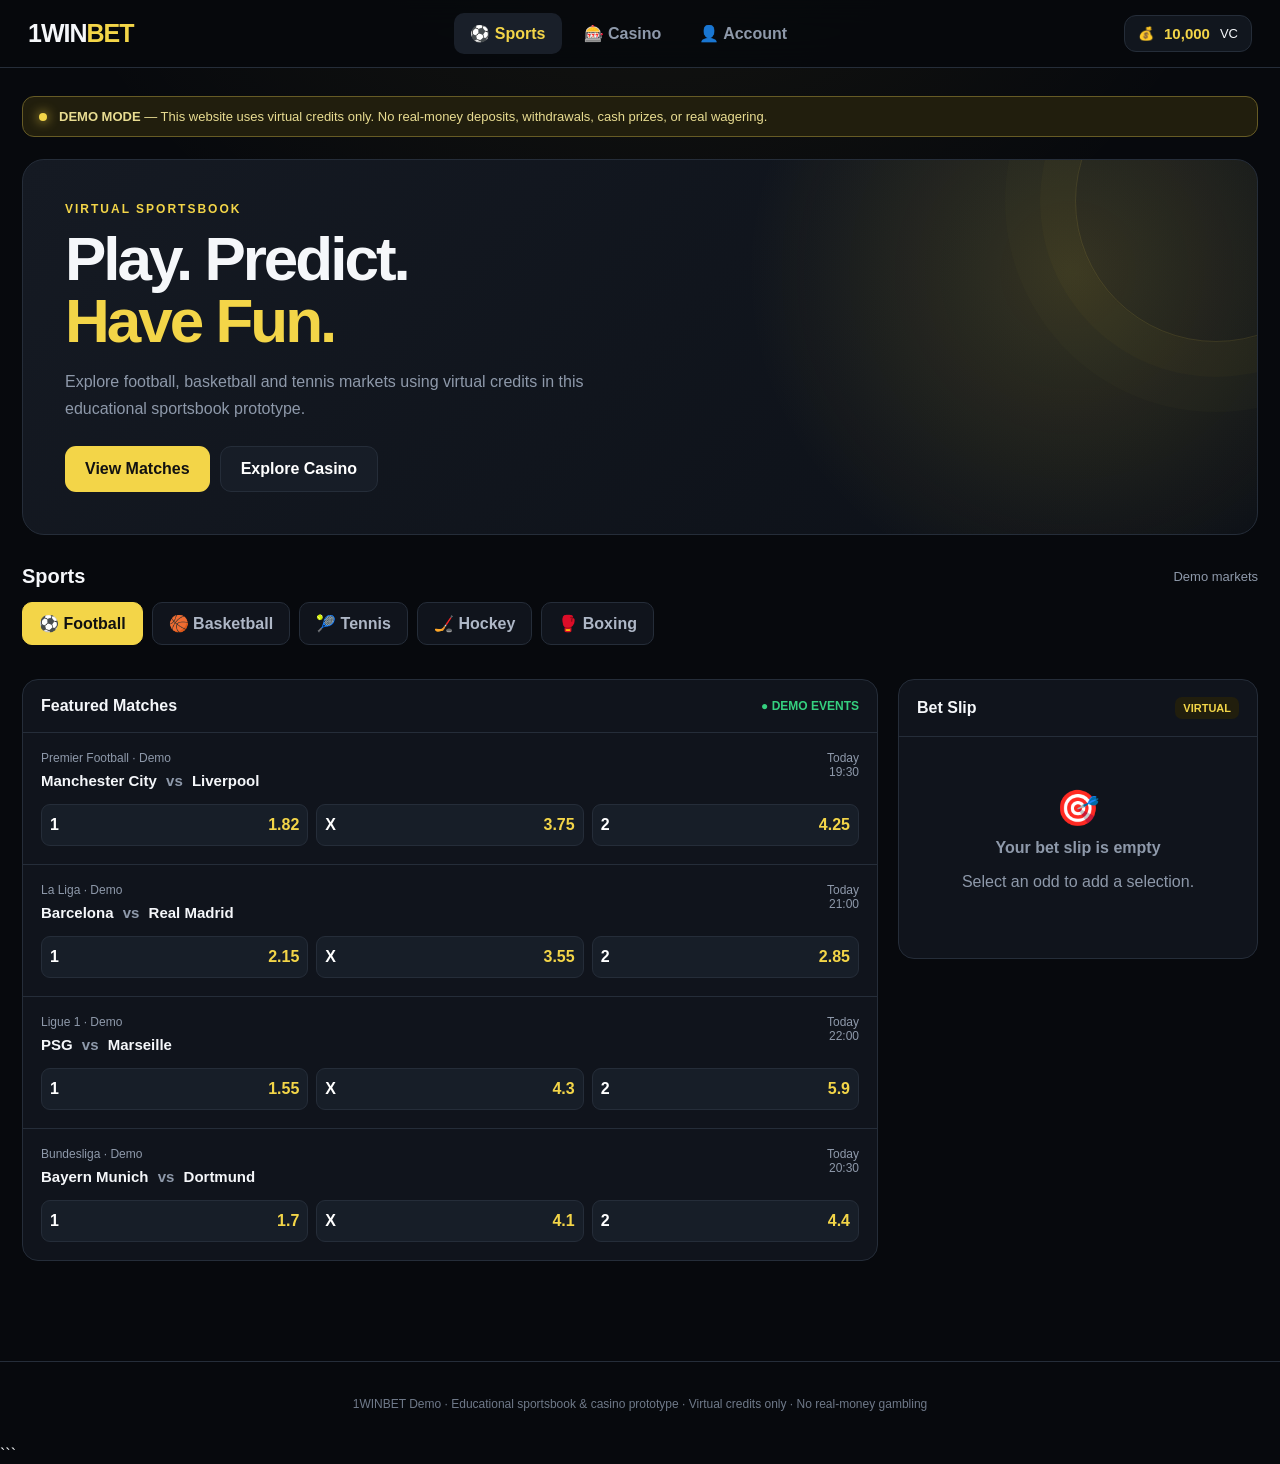
==== commit 65a3f28b: "Update index.html" ====
--- a/index.html
+++ b/index.html
@@ -1,4 +1,4 @@
-```html
+
 <!DOCTYPE html>
 <html lang="en">
 <head>
